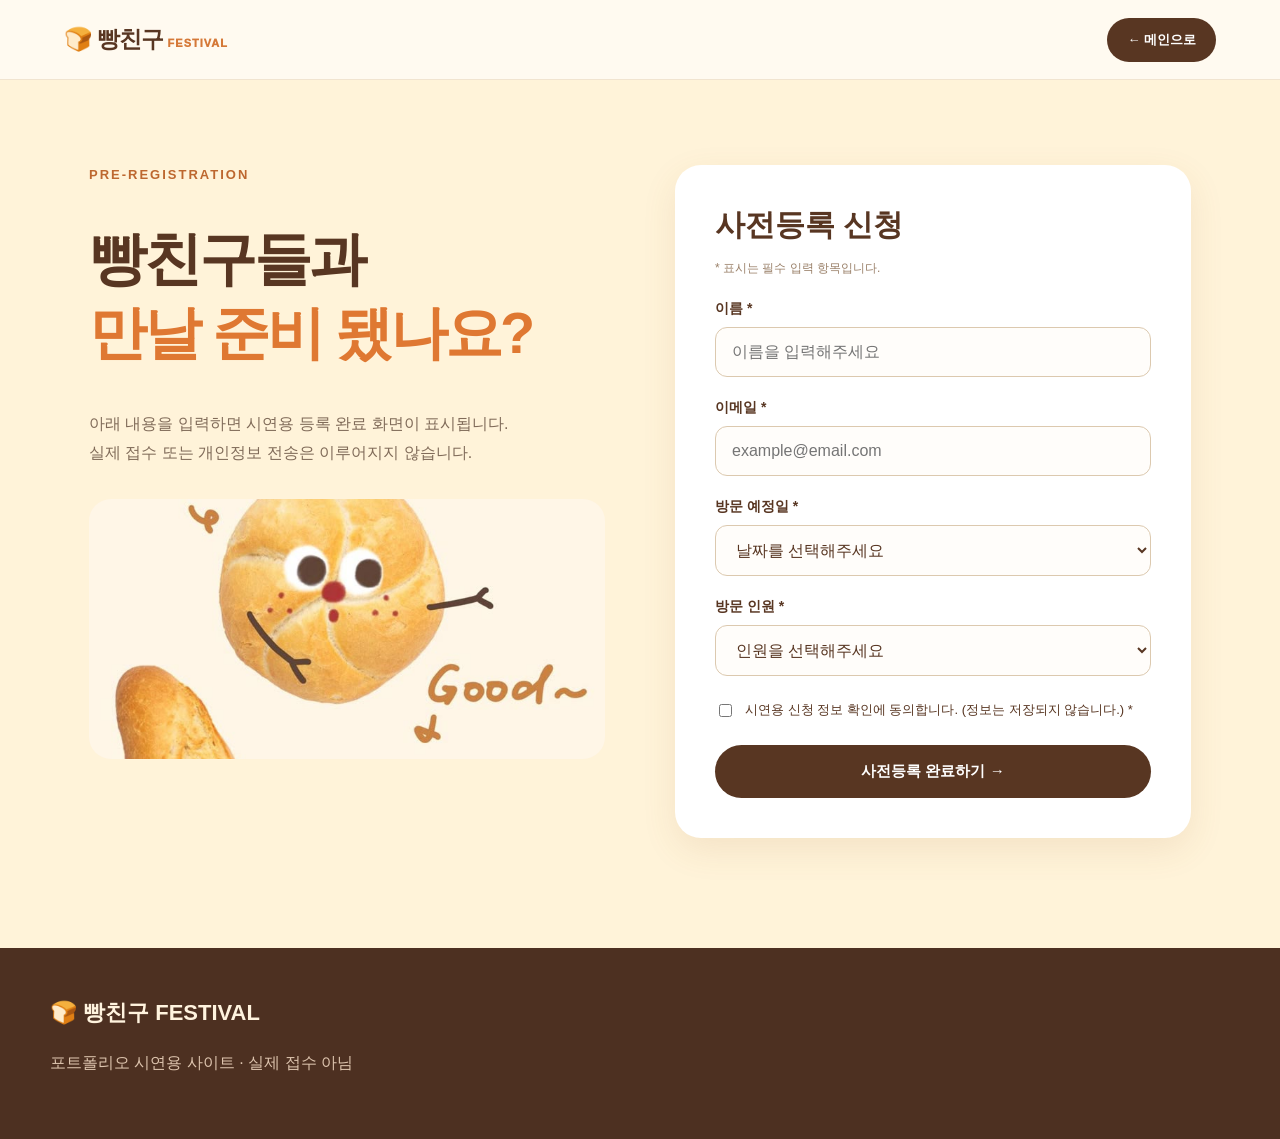
==== register.html @ d5215049 "Add files via upload" ====
<!doctype html><html lang="ko"><head><meta charset="utf-8"><meta name="viewport" content="width=device-width,initial-scale=1"><title>사전등록 | 빵친구 페스티벌</title><link rel="stylesheet" href="css/style.css"><script src="js/main.js" defer></script></head><body class="register-page"><header class="header"><a class="brand" href="index.html">🍞 빵친구 <span>FESTIVAL</span></a><a class="nav-cta" href="index.html">← 메인으로</a></header><main class="register-wrap"><div class="register-intro"><span class="kicker">PRE-REGISTRATION</span><h1>빵친구들과<br><em>만날 준비 됐나요?</em></h1><p>아래 내용을 입력하면 시연용 등록 완료 화면이 표시됩니다.<br>실제 접수 또는 개인정보 전송은 이루어지지 않습니다.</p><img src="assets/bread-friends.png" alt="귀여운 빵 캐릭터 일러스트"/></div><form id="registrationForm" class="register-form"><h2>사전등록 신청</h2><p class="note">* 표시는 필수 입력 항목입니다.</p><label for="guestName">이름 *</label><input id="guestName" name="guestName" required maxlength="30" placeholder="이름을 입력해주세요"><label for="guestEmail">이메일 *</label><input id="guestEmail" name="guestEmail" type="email" required placeholder="example@email.com"><label for="visitDate">방문 예정일 *</label><select id="visitDate" name="visitDate" required><option value="">날짜를 선택해주세요</option><option>11월 21일 (토)</option><option>11월 22일 (일)</option><option>양일 모두</option></select><label for="guestCount">방문 인원 *</label><select id="guestCount" name="guestCount" required><option value="">인원을 선택해주세요</option><option>1명</option><option>2명</option><option>3명</option><option>4명 이상</option></select><label class="agree"><input type="checkbox" required> <span>시연용 신청 정보 확인에 동의합니다. (정보는 저장되지 않습니다.) *</span></label><button class="btn primary submit" type="submit">사전등록 완료하기 →</button><div id="formResult" class="form-result" role="status" aria-live="polite" hidden></div></form></main><footer><strong>🍞 빵친구 FESTIVAL</strong><p>포트폴리오 시연용 사이트 · 실제 접수 아님</p></footer></body></html>
---- css/style.css ----
/* 공통 색상: 이 변수만 수정하면 사이트의 주요 색상이 바뀝니다. */
:root{--cream:#fff9ec;--yellow:#ffdf73;--orange:#f49a43;--brown:#583622;--light:#fff1d6;--line:#e9d8bd}*{box-sizing:border-box}html{scroll-behavior:smooth}body{margin:0;background:var(--cream);color:var(--brown);font-family:'Pretendard','Apple SD Gothic Neo','Malgun Gothic',sans-serif}button,input,select{font:inherit}button,a{-webkit-tap-highlight-color:transparent}a{text-decoration:none;color:inherit}img{display:block;max-width:100%}em{font-style:normal;color:#df7832}.header{height:80px;display:flex;align-items:center;justify-content:space-between;gap:22px;padding:0 max(5%,calc((100% - 1180px)/2));background:#fffaf0;position:sticky;top:0;z-index:10;border-bottom:1px solid #f1e4d0}.brand{font-size:23px;font-weight:1000;letter-spacing:-1.2px;white-space:nowrap}.brand span{font-size:11px;letter-spacing:1px;color:#d57938}.header nav{display:flex;gap:32px;font-weight:700;font-size:14px}.header nav a:hover{color:#df7832}.nav-cta{padding:13px 20px;background:var(--brown);color:white;border-radius:40px;font-size:13px;font-weight:800;white-space:nowrap}.hero{background:#ffdc77;overflow:hidden}.hero-inner{max-width:1180px;margin:auto;min-height:615px;padding:65px 24px 70px;display:grid;grid-template-columns:1fr 0.9fr;align-items:center;gap:65px}.eyebrow,.kicker{font-size:13px;font-weight:900;letter-spacing:2px;color:#bd672f}.eyebrow{display:inline-block;background:#fff8df;border:1px solid #d88e42;padding:11px 18px;border-radius:30px}.hero h1{font-size:clamp(46px,5.2vw,78px);letter-spacing:-5px;line-height:1.16;margin:25px 0}.hero h1 em{color:#e77d35}.hero-copy>p{font-size:19px;line-height:1.8}.hero-meta{display:flex;flex-wrap:wrap;gap:14px;font-weight:800;margin:25px 0 32px}.hero-meta span{background:#fff5d7;border-radius:20px;padding:10px 14px;font-size:13px}.actions{display:flex;flex-wrap:wrap;gap:12px}.btn{border:0;display:inline-flex;align-items:center;justify-content:center;cursor:pointer;padding:17px 25px;border-radius:40px;font-weight:900;font-size:15px;transition:transform .2s,box-shadow .2s}.btn:hover{transform:translateY(-3px);box-shadow:0 7px 0 #58362224}.primary{background:#583622;color:#fff}.secondary{background:#fff8e7;border:2px solid #583622}.dark{background:#583622;color:white}.hero-photo{position:relative;transform:rotate(3deg);background:#fff5e3;border:12px solid #fff5e3;border-radius:42% 42% 22px 22px;box-shadow:15px 18px 0 #d78d3c55;max-height:485px;overflow:visible}.hero-photo img{height:465px;width:100%;object-fit:cover;object-position:center 45%;border-radius:41% 41% 12px 12px}.photo-sticker{position:absolute;right:-24px;bottom:23px;background:#fff0a3;border:3px solid var(--brown);border-radius:50%;height:106px;width:106px;display:grid;place-content:center;text-align:center;font-weight:1000;line-height:1.2;transform:rotate(-13deg)}.marquee{background:#5c3824;color:#ffe4a1;padding:16px;text-align:center;font-weight:900;letter-spacing:3px;white-space:nowrap;overflow:hidden}.section{padding:105px 24px;max-width:1180px;margin:auto;scroll-margin-top:90px}.section-heading h2,.section-top h2,.registration-banner h2{font-size:clamp(35px,4vw,54px);letter-spacing:-2.5px;line-height:1.25;margin:15px 0}.section-heading p{line-height:1.85;color:#816c5b}.intro-grid{display:grid;grid-template-columns:repeat(3,1fr);gap:22px;margin-top:42px}.intro-card{border-radius:24px;padding:24px;overflow:hidden}.intro-card.yellow{background:#ffe6a3}.intro-card.peach{background:#ffe0cb}.intro-card.cream{background:#eee7d4}.intro-card>span,.program-grid article>span{font-size:12px;font-weight:900;letter-spacing:1.4px}.intro-card img{width:100%;height:260px;object-fit:cover;border-radius:17px;margin:18px 0}.intro-card h3,.program-grid h3{font-size:25px;margin:15px 0 6px}.intro-card p,.program-grid p{color:#796451;font-size:14px;line-height:1.7}.schedule-section{max-width:none;background:#fff0d6;padding-left:max(24px,calc((100% - 1180px)/2));padding-right:max(24px,calc((100% - 1180px)/2))}.section-top{display:flex;align-items:end;justify-content:space-between;gap:20px}.text-btn{background:transparent;border:0;border-bottom:2px solid var(--brown);color:var(--brown);padding:12px 0;font-weight:900;cursor:pointer}.schedule-grid{display:grid;grid-template-columns:repeat(2,1fr);gap:24px;margin-top:32px}.day-card{background:#fffdf5;padding:34px;border:2px solid #e9d8bd;border-radius:24px}.day-pill{display:inline-block;background:#f8d86e;border-radius:20px;padding:8px 14px;font-size:12px;font-weight:900}.day-pill.orange{background:#ffc59d}.day-card h3{font-size:40px;margin:15px 0 22px}.day-card h3 small{font-size:13px;color:#b78a63;letter-spacing:1px}.time-row{display:flex;gap:25px;padding:17px 0;border-top:1px dashed #d8c4a9;font-size:15px}.time-row b{color:#d47737}.note{color:#9a8069;font-size:12px;line-height:1.7}.program-grid{display:grid;grid-template-columns:repeat(3,1fr);gap:23px;margin-top:32px}.program-img{height:260px;border-radius:24px;overflow:hidden;margin-bottom:20px;background:#f5dfc2}.program-img img{width:100%;height:100%;object-fit:cover}.center{text-align:center}.gallery-section{max-width:none;background:#f9e7cb;padding-left:max(24px,calc((100% - 1180px)/2));padding-right:max(24px,calc((100% - 1180px)/2))}.gallery-grid{display:grid;grid-template-columns:1.3fr 1fr 1fr 1.3fr;gap:16px;margin-top:35px}.gallery-grid img{height:250px;width:100%;object-fit:cover;border-radius:18px}.registration-banner{background:#ffd36f;padding:75px max(24px,calc((100% - 1180px)/2));display:flex;justify-content:space-between;align-items:center;gap:30px}.registration-banner p{line-height:1.7}footer{background:#4d3021;color:#fff3de;padding:45px max(24px,calc((100% - 1180px)/2));line-height:1.8}footer strong{font-size:22px}footer p,footer small{color:#ddc4ae}footer small{font-size:11px}.modal{width:min(580px,calc(100% - 28px));max-height:85vh;border:0;border-radius:25px;padding:32px;background:#fffaf0;color:var(--brown);box-shadow:0 24px 80px #3b231c55}.modal::backdrop{background:#24130ca8}.modal-head{display:flex;justify-content:space-between;align-items:start}.modal-head h2{font-size:35px;margin:10px 0 20px}.close-modal{background:#f5e5c9;border:0;border-radius:50%;width:40px;height:40px;cursor:pointer;font-size:20px}.modal h3{margin:22px 0 10px}.modal ul{list-style:none;padding:0}.modal li{padding:12px 0;border-bottom:1px solid var(--line);display:flex;gap:20px}.modal li b{color:#ce7132}.modal-program h3{color:#b65d28;margin-bottom:5px}.modal-program p{margin-top:0;line-height:1.7;color:#806b59}.register-page{background:#fff3d9}.register-wrap{max-width:1150px;margin:auto;padding:85px 24px 110px;display:grid;grid-template-columns:1fr 1fr;gap:70px;align-items:start}.register-intro h1{font-size:clamp(38px,4.5vw,60px);letter-spacing:-3px;line-height:1.3}.register-intro p{line-height:1.8;color:#806b59}.register-intro img{width:100%;height:260px;object-fit:cover;border-radius:22px;margin-top:32px}.register-form{background:white;padding:40px;border-radius:26px;box-shadow:0 12px 35px #9d68311c}.register-form h2{margin:0;font-size:30px}.register-form label:not(.agree){display:block;margin:22px 0 9px;font-weight:800;font-size:14px}.register-form input:not([type=checkbox]),.register-form select{width:100%;padding:15px 16px;border:1px solid #dcc9af;border-radius:12px;background:#fffdfa;color:#583622}.register-form input:focus,.register-form select:focus{outline:2px solid #f2b64e}.agree{display:flex;align-items:start;gap:10px;margin:24px 0;font-size:13px;line-height:1.6}.agree input{margin-top:4px}.submit{width:100%}.form-result{margin-top:18px;background:#e9f5df;padding:20px;border-radius:12px;line-height:1.7;font-weight:700}.form-result[hidden]{display:none}@media(max-width:850px){.header{padding:0 20px}.header nav{gap:13px}.hero-inner{gap:30px}.hero h1{letter-spacing:-3px}.intro-card img,.program-img{height:190px}.gallery-grid{grid-template-columns:repeat(2,1fr)}.register-wrap{gap:30px}}@media(max-width:650px){.header{height:70px}.header nav{display:none}.brand{font-size:20px}.hero-inner{grid-template-columns:1fr;padding:52px 24px 65px}.hero h1{font-size:49px}.hero-photo{width:85%;margin:15px auto 0}.hero-photo img{height:320px}.section{padding:72px 20px}.intro-grid,.program-grid,.schedule-grid,.register-wrap{grid-template-columns:1fr}.intro-card img{height:250px}.section-top{align-items:start;flex-direction:column}.program-img{height:260px}.gallery-grid img{height:180px}.registration-banner{padding:65px 24px;flex-direction:column;align-items:start}.register-wrap{padding:55px 20px;gap:35px}.register-form{padding:25px}.modal{padding:24px}.day-card{padding:24px}}
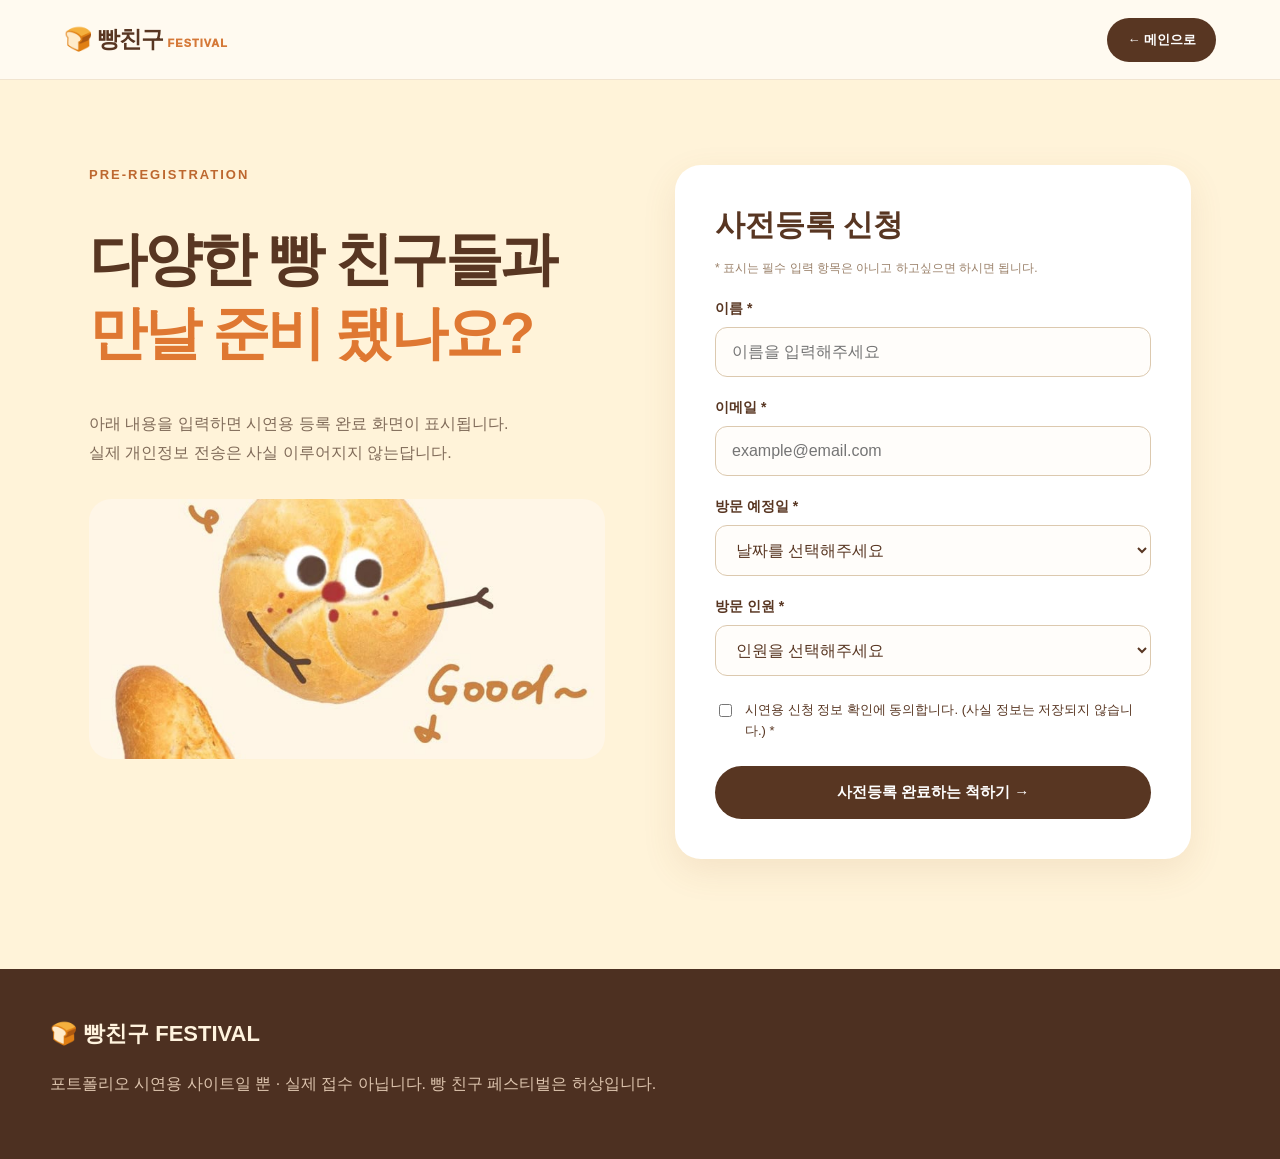
==== commit 6d6790f3: "Revise text and title in register.html Updated the title and some text for clarity and consistency." ====
--- a/register.html
+++ b/register.html
@@ -1 +1 @@
-<!doctype html><html lang="ko"><head><meta charset="utf-8"><meta name="viewport" content="width=device-width,initial-scale=1"><title>사전등록 | 빵친구 페스티벌</title><link rel="stylesheet" href="css/style.css"><script src="js/main.js" defer></script></head><body class="register-page"><header class="header"><a class="brand" href="index.html">🍞 빵친구 <span>FESTIVAL</span></a><a class="nav-cta" href="index.html">← 메인으로</a></header><main class="register-wrap"><div class="register-intro"><span class="kicker">PRE-REGISTRATION</span><h1>빵친구들과<br><em>만날 준비 됐나요?</em></h1><p>아래 내용을 입력하면 시연용 등록 완료 화면이 표시됩니다.<br>실제 접수 또는 개인정보 전송은 이루어지지 않습니다.</p><img src="assets/bread-friends.png" alt="귀여운 빵 캐릭터 일러스트"/></div><form id="registrationForm" class="register-form"><h2>사전등록 신청</h2><p class="note">* 표시는 필수 입력 항목입니다.</p><label for="guestName">이름 *</label><input id="guestName" name="guestName" required maxlength="30" placeholder="이름을 입력해주세요"><label for="guestEmail">이메일 *</label><input id="guestEmail" name="guestEmail" type="email" required placeholder="example@email.com"><label for="visitDate">방문 예정일 *</label><select id="visitDate" name="visitDate" required><option value="">날짜를 선택해주세요</option><option>11월 21일 (토)</option><option>11월 22일 (일)</option><option>양일 모두</option></select><label for="guestCount">방문 인원 *</label><select id="guestCount" name="guestCount" required><option value="">인원을 선택해주세요</option><option>1명</option><option>2명</option><option>3명</option><option>4명 이상</option></select><label class="agree"><input type="checkbox" required> <span>시연용 신청 정보 확인에 동의합니다. (정보는 저장되지 않습니다.) *</span></label><button class="btn primary submit" type="submit">사전등록 완료하기 →</button><div id="formResult" class="form-result" role="status" aria-live="polite" hidden></div></form></main><footer><strong>🍞 빵친구 FESTIVAL</strong><p>포트폴리오 시연용 사이트 · 실제 접수 아님</p></footer></body></html>
+<!doctype html><html lang="ko"><head><meta charset="utf-8"><meta name="viewport" content="width=device-width,initial-scale=1"><title>사전등록 | Bread Festival</title><link rel="stylesheet" href="css/style.css"><script src="js/main.js" defer></script></head><body class="register-page"><header class="header"><a class="brand" href="index.html">🍞 빵친구 <span>FESTIVAL</span></a><a class="nav-cta" href="index.html">← 메인으로</a></header><main class="register-wrap"><div class="register-intro"><span class="kicker">PRE-REGISTRATION</span><h1>다양한 빵 친구들과<br><em>만날 준비 됐나요?</em></h1><p>아래 내용을 입력하면 시연용 등록 완료 화면이 표시됩니다.<br>실제 개인정보 전송은 사실 이루어지지 않는답니다.</p><img src="assets/bread-friends.png" alt="귀여운 빵 캐릭터 일러스트"/></div><form id="registrationForm" class="register-form"><h2>사전등록 신청</h2><p class="note">* 표시는 필수 입력 항목은 아니고 하고싶으면 하시면 됩니다.</p><label for="guestName">이름 *</label><input id="guestName" name="guestName" required maxlength="30" placeholder="이름을 입력해주세요"><label for="guestEmail">이메일 *</label><input id="guestEmail" name="guestEmail" type="email" required placeholder="example@email.com"><label for="visitDate">방문 예정일 *</label><select id="visitDate" name="visitDate" required><option value="">날짜를 선택해주세요</option><option>11월 21일 (토)</option><option>11월 22일 (일)</option><option>양일 모두</option></select><label for="guestCount">방문 인원 *</label><select id="guestCount" name="guestCount" required><option value="">인원을 선택해주세요</option><option>1명</option><option>2명</option><option>3명</option><option>4명 이상</option></select><label class="agree"><input type="checkbox" required> <span>시연용 신청 정보 확인에 동의합니다. (사실 정보는 저장되지 않습니다.) *</span></label><button class="btn primary submit" type="submit">사전등록 완료하는 척하기 →</button><div id="formResult" class="form-result" role="status" aria-live="polite" hidden></div></form></main><footer><strong>🍞 빵친구 FESTIVAL</strong><p>포트폴리오 시연용 사이트일 뿐 · 실제 접수 아닙니다. 빵 친구 페스티벌은 허상입니다.</p></footer></body></html>
